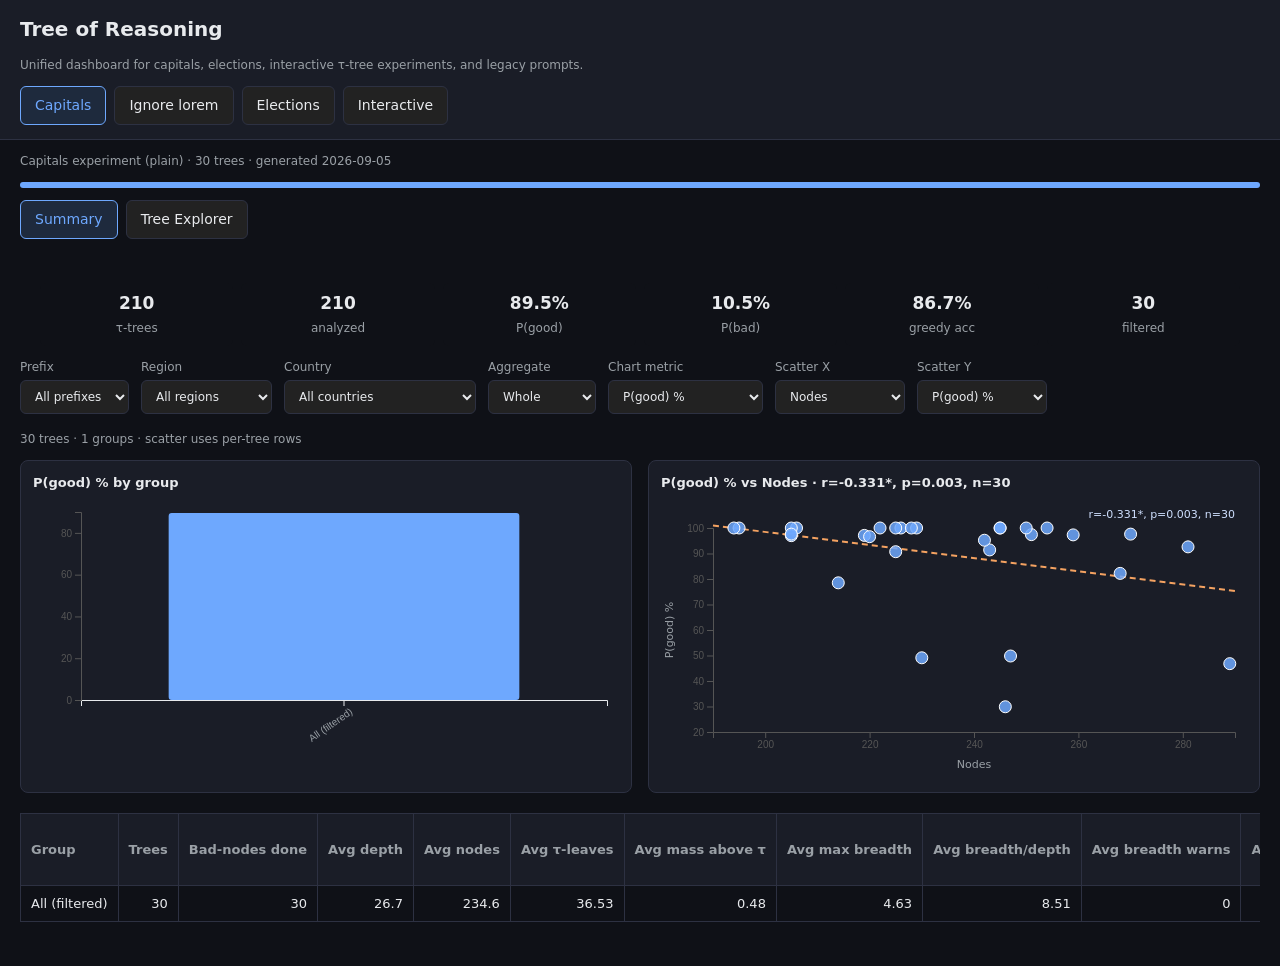
==== index.html @ d37f2b4f "chore: deploy GitHub Pages site" ====
<!DOCTYPE html>
<html lang="en">
<head>
<meta charset="utf-8" />
<meta name="viewport" content="width=device-width, initial-scale=1" />
<title>Tree of Reasoning — Dashboards</title>
<script src="assets/vendor/d3.min.js"></script>
<link rel="stylesheet" href="assets/site.css" />
</head>
<body>
<header>
  <h1>Tree of Reasoning</h1>
  <p class="muted">Unified dashboard for capitals, elections, interactive τ-tree experiments, and legacy prompts.</p>
  <div class="top-tabs">
    <button type="button" class="top-tab-btn active" data-experiment="capitals">Capitals</button>
    <button type="button" class="top-tab-btn" data-experiment="ignoreLorem">Ignore lorem</button>
    <button type="button" class="top-tab-btn" data-experiment="elections">Elections</button>
    <button type="button" class="top-tab-btn" data-experiment="interactive">Interactive</button>
  </div>
</header>

<!-- Capitals -->
<section id="capitalsPanel" class="experiment-panel active">
  <p class="muted" id="capitalsSource" style="padding:0 20px">Loading…</p>
  <div class="progress-bar"><div class="progress-fill" id="capitalsProgressFill" style="width:0%"></div></div>
  <div class="tabs" style="padding:0 20px">
    <button type="button" class="tab-btn active" data-tab="summary">Summary</button>
    <button type="button" class="tab-btn" data-tab="trees">Tree Explorer</button>
  </div>
  <div id="capitalsPanel_summaryPanel" class="panel active">
    <div class="summary-wrap">
      <div class="stat-grid" id="capitalsGlobalStats"></div>
      <div class="summary-controls">
        <label>Prefix <select id="capitalsPrefixFilter"><option value="">All</option></select></label>
        <label>Region <select id="capitalsRegionFilter"><option value="">All</option></select></label>
        <label>Country <select id="capitalsCountryFilter"><option value="">All</option></select></label>
        <label>Aggregate <select id="capitalsAggSelect">
          <option value="whole">Whole</option>
          <option value="by_region">By region</option>
          <option value="by_country">By country</option>
          <option value="by_prefix_length">By prefix</option>
        </select></label>
        <label>Chart metric <select id="capitalsMetricSelect"></select></label>
        <label>Scatter X <select id="capitalsScatterX"></select></label>
        <label>Scatter Y <select id="capitalsScatterY"></select></label>
      </div>
      <p class="muted filter-hint" id="capitalsFilterHint"></p>
      <div class="chart-row">
        <div class="chart-card"><h3 id="capitalsBarChartTitle">Bar chart</h3><svg id="capitalsBarChart" class="chart"></svg></div>
        <div class="chart-card"><h3 id="capitalsScatterChartTitle">Scatter</h3><svg id="capitalsScatterChart" class="chart"></svg></div>
      </div>
      <div class="summary-table-wrap"><table class="summary" id="capitalsSummaryTable"><thead></thead><tbody></tbody></table></div>
    </div>
  </div>
  <div id="capitalsPanel_treesPanel" class="panel">
    <div class="controls">
      <label>Tree <select id="capitalsRunSelect"></select></label>
      <label>Min edge prob <select id="capitalsProbFilter">
        <option value="0">0</option><option value="0.01" selected>0.01 (τ)</option>
      </select></label>
      <label><input type="checkbox" id="capitalsShowBad" checked /> Bad nodes</label>
      <label><input type="checkbox" id="capitalsShowGood" checked /> Good nodes</label>
      <label><input type="checkbox" id="capitalsHighlightBadOnly" /> Dim non-bad subtrees</label>
      <button type="button" id="capitalsFitBtn">Fit</button>
      <button type="button" id="capitalsResetBtn">Reset zoom</button>
    </div>
    <div class="bad-filter" id="capitalsBadFilter">
      <span class="muted">Count as bad:</span>
      <label><input type="checkbox" id="badFilter_wrong_city" checked /> wrong city</label>
      <label><input type="checkbox" id="badFilter_empty" checked /> no answer</label>
      <label><input type="checkbox" id="badFilter_incomplete" checked /> incomplete</label>
      <label><input type="checkbox" id="badFilter_lorem_drift" checked /> lorem drift</label>
    </div>
    <div class="legend">
      <span><i style="background:var(--bad-node)"></i> 100% bad</span>
      <span><i style="background:var(--mostly-bad)"></i> &gt;75% bad</span>
      <span><i style="background:var(--good-node)"></i> 100% good</span>
      <span><i style="background:var(--internal)"></i> mixed</span>
      <span><i style="background:var(--expanded)"></i> expanded</span>
    </div>
    <div class="layout">
      <div class="graph-wrap"><svg id="capitalsGraph" class="tree-graph-svg"></svg><div id="capitalsTooltip" class="tree-tooltip"></div></div>
      <aside class="sidebar">
        <div class="card"><h3>Run</h3><div id="capitalsRunMeta" class="muted">—</div></div>
        <div class="stat-grid" id="capitalsRunStats"></div>
        <h3 style="font-size:14px;margin:0 0 8px">Nodes by error rate</h3>
        <div id="capitalsBadNodeList" class="muted">Load a tree.</div>
        <h3 style="font-size:14px;margin:12px 0 8px">Selected node</h3>
        <div id="capitalsDetail"><p class="muted">Click a node.</p></div>
      </aside>
    </div>
  </div>
</section>

<!-- Ignore lorem (legacy capitals prompts) -->
<section id="ignoreLoremPanel" class="experiment-panel">
  <p class="muted" id="ignoreLoremSource" style="padding:0 20px">Loading…</p>
  <div class="progress-bar"><div class="progress-fill" id="ignoreLoremProgressFill" style="width:0%"></div></div>
  <div class="tabs" style="padding:0 20px">
    <button type="button" class="tab-btn active" data-tab="summary">Summary</button>
    <button type="button" class="tab-btn" data-tab="trees">Tree Explorer</button>
  </div>
  <div id="ignoreLoremPanel_summaryPanel" class="panel active">
    <div class="summary-wrap">
      <div class="stat-grid" id="ignoreLoremGlobalStats"></div>
      <div class="summary-controls">
        <label>Prefix <select id="ignoreLoremPrefixFilter"><option value="">All</option></select></label>
        <label>Region <select id="ignoreLoremRegionFilter"><option value="">All</option></select></label>
        <label>Country <select id="ignoreLoremCountryFilter"><option value="">All</option></select></label>
        <label>Aggregate <select id="ignoreLoremAggSelect">
          <option value="whole">Whole</option>
          <option value="by_region">By region</option>
          <option value="by_country">By country</option>
          <option value="by_prefix_length">By prefix</option>
        </select></label>
        <label>Chart metric <select id="ignoreLoremMetricSelect"></select></label>
        <label>Scatter X <select id="ignoreLoremScatterX"></select></label>
        <label>Scatter Y <select id="ignoreLoremScatterY"></select></label>
      </div>
      <p class="muted filter-hint" id="ignoreLoremFilterHint"></p>
      <div class="chart-row">
        <div class="chart-card"><h3 id="ignoreLoremBarChartTitle">Bar chart</h3><svg id="ignoreLoremBarChart" class="chart"></svg></div>
        <div class="chart-card"><h3 id="ignoreLoremScatterChartTitle">Scatter</h3><svg id="ignoreLoremScatterChart" class="chart"></svg></div>
      </div>
      <div class="summary-table-wrap"><table class="summary" id="ignoreLoremSummaryTable"><thead></thead><tbody></tbody></table></div>
    </div>
  </div>
  <div id="ignoreLoremPanel_treesPanel" class="panel">
    <div class="controls">
      <label>Tree <select id="ignoreLoremRunSelect"></select></label>
      <label>Min edge prob <select id="ignoreLoremProbFilter">
        <option value="0">0</option><option value="0.01" selected>0.01 (τ)</option>
      </select></label>
      <label><input type="checkbox" id="ignoreLoremShowBad" checked /> Bad nodes</label>
      <label><input type="checkbox" id="ignoreLoremShowGood" checked /> Good nodes</label>
      <label><input type="checkbox" id="ignoreLoremHighlightBadOnly" /> Dim non-bad subtrees</label>
      <button type="button" id="ignoreLoremFitBtn">Fit</button>
      <button type="button" id="ignoreLoremResetBtn">Reset zoom</button>
    </div>
    <div class="bad-filter" id="ignoreLoremBadFilter">
      <span class="muted">Count as bad:</span>
      <label><input type="checkbox" id="badFilter_wrong_city" checked /> wrong city</label>
      <label><input type="checkbox" id="badFilter_empty" checked /> no answer</label>
      <label><input type="checkbox" id="badFilter_incomplete" checked /> incomplete</label>
      <label><input type="checkbox" id="badFilter_lorem_reasoning" checked /> mention lorem in reasoning</label>
      <label><input type="checkbox" id="badFilter_lorem_answer" checked /> mention lorem in answer</label>
    </div>
    <div class="legend">
      <span><i style="background:var(--bad-node)"></i> 100% bad</span>
      <span><i style="background:var(--mostly-bad)"></i> &gt;75% bad</span>
      <span><i style="background:var(--good-node)"></i> 100% good</span>
      <span><i style="background:var(--internal)"></i> mixed</span>
      <span><i style="background:var(--expanded)"></i> expanded</span>
    </div>
    <div class="layout">
      <div class="graph-wrap"><svg id="ignoreLoremGraph" class="tree-graph-svg"></svg><div id="ignoreLoremTooltip" class="tree-tooltip"></div></div>
      <aside class="sidebar">
        <div class="card"><h3>Run</h3><div id="ignoreLoremRunMeta" class="muted">—</div></div>
        <div class="stat-grid" id="ignoreLoremRunStats"></div>
        <h3 style="font-size:14px;margin:0 0 8px">Nodes by error rate</h3>
        <div id="ignoreLoremBadNodeList" class="muted">Load a tree.</div>
        <h3 style="font-size:14px;margin:12px 0 8px">Selected node</h3>
        <div id="ignoreLoremDetail"><p class="muted">Click a node.</p></div>
      </aside>
    </div>
  </div>
</section>

<!-- Elections -->
<section id="electionsPanel" class="experiment-panel">
  <p class="muted" id="electionsSource" style="padding:0 20px">Loading…</p>
  <div class="tabs" style="padding:0 20px">
    <button type="button" class="tab-btn active" data-tab="summary">Summary</button>
    <button type="button" class="tab-btn" data-tab="trees">Tree Explorer</button>
  </div>
  <div id="electionsPanel_summaryPanel" class="panel active">
    <div class="summary-wrap">
      <div class="stat-grid" id="electionsGlobalStats"></div>
      <div class="summary-controls">
        <label>Correct if <select id="electionsCorrectnessMode"></select></label>
        <label>Prefix <select id="electionsPrefixFilter"><option value="">All</option></select></label>
        <label>Aggregate <select id="electionsAggSelect">
          <option value="whole">Whole</option>
          <option value="by_model">By model</option>
          <option value="by_instruction_variant">By prompt</option>
        </select></label>
        <label>Chart metric <select id="electionsMetricSelect"></select></label>
      </div>
      <p class="muted filter-hint" id="electionsFilterHint"></p>
      <div class="chart-row">
        <div class="chart-card"><h3 id="electionsBarChartTitle">Summary metric</h3><svg id="electionsBarChart" class="chart"></svg></div>
        <div class="chart-card"><h3 id="electionsCandidateChartTitle" data-default-title="Candidate mention mass">Candidate mention mass</h3><svg id="electionsCandidateChart" class="chart"></svg></div>
      </div>
      <div class="summary-table-wrap"><table class="summary" id="electionsSummaryTable"><thead></thead><tbody></tbody></table></div>
    </div>
  </div>
  <div id="electionsPanel_treesPanel" class="panel">
    <div class="controls">
      <label>Tree <select id="electionsRunSelect"></select></label>
      <label>Correct if <select id="electionsTreeCorrectnessMode"></select></label>
      <label>Min edge prob <select id="electionsProbFilter">
        <option value="0">0</option><option value="0.01" selected>0.01 (τ)</option>
      </select></label>
      <button type="button" id="electionsFitBtn">Fit</button>
      <button type="button" id="electionsResetBtn">Reset zoom</button>
    </div>
    <div class="legend" id="electionsLegend"></div>
    <div class="layout">
      <div class="graph-wrap"><svg id="electionsGraph" class="tree-graph-svg"></svg><div id="electionsTooltip" class="tree-tooltip"></div></div>
      <aside class="sidebar">
        <div class="card"><h3>Run</h3><div id="electionsRunMeta" class="muted">—</div></div>
        <div class="chart-card"><h3 id="electionsRunCandidateChartTitle" data-default-title="Per-candidate P(mention)">Per-candidate P(mention)</h3><svg id="electionsRunCandidateChart" class="chart"></svg></div>
        <div class="stat-grid" id="electionsRunStats"></div>
        <h3 style="font-size:14px;margin:0 0 8px">Selected node</h3>
        <div id="electionsDetail"><p class="muted">Click a node.</p></div>
      </aside>
    </div>
  </div>
</section>

<!-- Interactive -->
<section id="interactivePanel" class="experiment-panel">
  <div style="padding:0 20px">
    <p class="muted" id="interactiveSource">Loading…</p>
    <div class="view-only-banner" style="display:none">
      <strong>View only.</strong> Tree generation, saving, and rescoring require running
      <code>serve_dashboard.py</code> locally with a GPU.
    </div>
    <p class="tau-slow-warning" id="interactiveTauWarning" hidden>
      <strong>Large trees.</strong> τ below 0.01 can have thousands of nodes and may take 30+ seconds
      to download and render in Tree Explorer.
    </p>
    <div class="generate-panel">
      <div>
        <label>Prompt <textarea id="interactivePrompt" placeholder="What is the capital of Brazil?"></textarea></label>
        <div class="generate-row">
          <label>Expected answers <input id="interactiveExpected" type="text" placeholder="Brasília, Brasilia" /></label>
          <label>Model <select id="interactiveModel"></select></label>
          <label>τ <select id="interactiveTau"></select></label>
        </div>
        <p class="muted" id="interactiveStatus"></p>
      </div>
      <div>
        <button type="button" id="interactiveGenerateBtn" style="margin-bottom:8px">Generate tree</button>
        <button type="button" id="interactiveSaveBtn">Save tree</button>
      </div>
    </div>
  </div>
  <div class="tabs" style="padding:0 20px">
    <button type="button" class="tab-btn active" data-tab="summary">Summary</button>
    <button type="button" class="tab-btn" data-tab="trees">Tree Explorer</button>
  </div>
  <div id="interactivePanel_summaryPanel" class="panel active">
    <div class="summary-wrap">
      <div class="stat-grid" id="interactiveGlobalStats"></div>
      <div class="summary-controls">
        <label>Model <select id="interactiveModelFilter"><option value="">All</option></select></label>
        <label>Summary τ <select id="interactiveTauFilter"></select></label>
        <label>Chart metric <select id="interactiveMetricSelect"></select></label>
        <label>Scatter X <select id="interactiveScatterX"></select></label>
        <label>Scatter Y <select id="interactiveScatterY"></select></label>
      </div>
      <p class="muted filter-hint" id="interactiveFilterHint"></p>
      <div class="chart-row">
        <div class="chart-card"><h3 id="interactiveBarChartTitle">Bar chart</h3><svg id="interactiveBarChart" class="chart"></svg></div>
        <div class="chart-card"><h3 id="interactiveScatterChartTitle">Scatter</h3><svg id="interactiveScatterChart" class="chart"></svg></div>
      </div>
      <div class="summary-table-wrap"><table class="summary" id="interactiveSummaryTable"><thead></thead><tbody></tbody></table></div>
    </div>
  </div>
  <div id="interactivePanel_treesPanel" class="panel">
    <div class="controls">
      <label>Tree <select id="interactiveRunSelect"></select></label>
      <label>Min edge prob <select id="interactiveProbFilter">
        <option value="0">0 (show all)</option>
      </select></label>
      <label><input type="checkbox" id="interactiveShowBad" checked /> Bad nodes</label>
      <label><input type="checkbox" id="interactiveShowGood" checked /> Good nodes</label>
      <label><input type="checkbox" id="interactiveDimOther" /> Dim other nodes</label>
      <button type="button" id="interactiveFitBtn">Fit</button>
      <button type="button" id="interactiveResetBtn">Reset zoom</button>
    </div>
    <div class="legend" id="interactiveLegend"></div>
    <div class="layout">
      <div class="graph-wrap"><svg id="interactiveGraph" class="tree-graph-svg"></svg><div id="interactiveTooltip" class="tree-tooltip"></div></div>
      <aside class="sidebar">
        <div class="card"><h3>Run</h3><div id="interactiveRunMeta" class="muted">—</div></div>
        <h3 style="font-size:14px;margin:0 0 8px">Selected node</h3>
        <div id="interactiveDetail"><p class="muted">Click a node.</p></div>
      </aside>
    </div>
  </div>
</section>

<script src="assets/site.js"></script>
<script src="assets/motif-columns.js"></script>
<script src="assets/summary-aggregate.js"></script>
<script src="assets/summary-charts.js"></script>
<script src="assets/elections-correctness.js"></script>
<script src="assets/detail-panel.js"></script>
<script src="assets/tree-graph.js"></script>
<script src="assets/summary-panel.js"></script>
<script src="assets/adapters/capitals.js"></script>
<script src="assets/adapters/elections.js"></script>
<script src="assets/adapters/interactive.js"></script>
</body>
</html>
---- assets/site.css ----
:root {
  color-scheme: dark;
  --bg: #0f1117;
  --panel: #1a1d27;
  --text: #e8eaed;
  --muted: #9aa0a6;
  --border: #2d3142;
  --accent: #6ea8fe;
  --bad: #e57373;
  --bad-node: #c62828;
  --mostly-bad: #f4a261;
  --good: #7dcea0;
  --good-node: #2e7d32;
  --ditched: #5c6370;
  --expanded: #ff9800;
  --internal: #3d4459;
  --leaf: #888;
  --warn-bg: #2a2414;
  --warn-border: #5c4a1a;
  --warn-text: #f0d78c;
}
* { box-sizing: border-box; }
body { margin: 0; font: 14px/1.5 ui-sans-serif, system-ui, sans-serif; background: var(--bg); color: var(--text); }
header { padding: 14px 20px; border-bottom: 1px solid var(--border); background: var(--panel); }
h1 { margin: 0 0 4px; font-size: 20px; }
.muted { color: var(--muted); font-size: 12px; }
.error { color: var(--bad); }
.top-tabs { display: flex; gap: 8px; margin-top: 12px; flex-wrap: wrap; }
.top-tab-btn, .tab-btn {
  background: #222; color: var(--text); border: 1px solid var(--border);
  border-radius: 6px; padding: 8px 14px; cursor: pointer;
}
.top-tab-btn.active, .tab-btn.active { border-color: var(--accent); background: #1e2a3d; color: var(--accent); }
.experiment-panel { display: none; }
.experiment-panel.active { display: block; }
.view-only-banner {
  margin-top: 12px; padding: 10px 14px; border: 1px solid var(--warn-border);
  background: var(--warn-bg); color: var(--warn-text); border-radius: 8px; font-size: 13px;
}
.tau-slow-warning {
  margin: 8px 20px 0; padding: 10px 14px; border: 1px solid var(--warn-border);
  background: var(--warn-bg); color: var(--warn-text); border-radius: 8px; font-size: 13px;
}
.panel { display: none; }
.panel.active { display: block; }
.tabs { display: flex; gap: 8px; margin: 12px 0; flex-wrap: wrap; }
.layout { display: grid; grid-template-columns: 1fr minmax(320px, 420px); height: calc(100vh - 280px); min-height: 420px; }
.graph-wrap { position: relative; overflow: hidden; border-right: 1px solid var(--border); border-top: 1px solid var(--border); }
.tree-graph-svg { width: 100%; height: 100%; display: block; cursor: grab; }
.tree-graph-svg:active { cursor: grabbing; }
#graph { width: 100%; height: 100%; cursor: grab; }
#graph:active { cursor: grabbing; }
.sidebar { overflow-y: auto; padding: 14px; background: var(--panel); border-top: 1px solid var(--border); }
.controls { display: flex; flex-wrap: wrap; gap: 12px; align-items: end; padding: 12px 20px; border-bottom: 1px solid var(--border); }
label { display: grid; gap: 4px; font-size: 12px; color: var(--muted); }
select, button, input, textarea {
  background: #222; color: var(--text); border: 1px solid var(--border);
  border-radius: 6px; padding: 8px 10px; font: inherit;
}
textarea { min-height: 72px; resize: vertical; width: 100%; }
button { cursor: pointer; }
button:hover { border-color: var(--accent); }
button:disabled { opacity: 0.5; cursor: not-allowed; }
.card { background: #12151c; border: 1px solid var(--border); border-radius: 8px; padding: 12px; margin-bottom: 12px; }
.card h3 { margin: 0 0 8px; font-size: 13px; }
.pill { display: inline-block; padding: 2px 8px; border-radius: 999px; font-size: 11px; margin-right: 4px; }
.pill.yes { background: #16361f; color: var(--good); }
.pill.no { background: #3a1717; color: var(--bad); }
.pill.bad-node { background: #4a1515; color: #ff8a80; }
.pill.mostly-bad { background: #4a3510; color: var(--mostly-bad); }
.pill.good-node { background: #16361f; color: var(--good-node); }
.pill.ditched { background: #2a2d36; color: var(--muted); }
.legend { display: flex; flex-wrap: wrap; gap: 10px; margin-top: 8px; padding: 0 20px 8px; }
.legend span { display: inline-flex; align-items: center; gap: 6px; font-size: 11px; color: var(--muted); }
.legend i { width: 10px; height: 10px; border-radius: 50%; display: inline-block; }
.tree-tooltip, #tooltip {
  position: fixed; pointer-events: none; z-index: 100;
  background: #1e2230; border: 1px solid var(--border); border-radius: 8px;
  padding: 10px 12px; font-size: 12px; max-width: 380px; display: none;
  box-shadow: 0 8px 24px rgba(0,0,0,.45);
}
.tree-tooltip .tok, #tooltip .tok { font-family: ui-monospace, monospace; font-size: 13px; margin-bottom: 4px; }
.chart-row { display: grid; grid-template-columns: 1fr 1fr; gap: 16px; margin-bottom: 20px; }
.chart-card { background: var(--panel); border: 1px solid var(--border); border-radius: 8px; padding: 12px; }
.chart-card h3 { margin: 0 0 8px; font-size: 13px; }
.chart { width: 100%; height: 280px; display: block; }
.progress-bar { height: 6px; background: #222; border-radius: 3px; margin: 8px 20px 0; overflow: hidden; }
.progress-fill { height: 100%; background: var(--accent); transition: width 0.3s; }
.bad-filter { display: flex; flex-wrap: wrap; gap: 10px; align-items: center; padding: 8px 20px; font-size: 12px; }
.bad-filter label { display: inline-flex; align-items: center; gap: 6px; color: var(--muted); }
.preset-btn { background: #222; color: var(--muted); border: 1px solid var(--border); border-radius: 6px; padding: 4px 8px; font-size: 11px; cursor: pointer; }
.leaf-card { border-left: 4px solid var(--leaf); margin-bottom: 8px; }
.leaf-card.correct { border-left-color: var(--good); }
.leaf-card.incorrect { border-left-color: var(--bad); }
.leaf-card.neutral { border-left-color: var(--ditched); }
.node-card { border-left: 4px solid var(--bad-node); cursor: pointer; margin-bottom: 8px; }
.node-card.mostly-bad { border-left-color: var(--mostly-bad); }
.node-card.exclusively-good { border-left-color: var(--good-node); }
.answer { font-size: 13px; line-height: 1.45; word-break: break-word; }
.reasoning-block { font-family: ui-monospace, monospace; font-size: 11px; white-space: pre-wrap; margin-top: 8px; color: var(--muted); max-height: 200px; overflow: auto; }
.reasoning-block-full { max-height: min(60vh, 480px); }
.reasoning-label { font-size: 11px; text-transform: uppercase; letter-spacing: 0.04em; color: var(--muted); margin: 10px 0 4px; }
.mono { font-family: ui-monospace, monospace; }
table.summary th.highlight, table.summary td.highlight { background: #151b28; color: #cfe0ff; }
@media (max-width: 1100px) { .chart-row { grid-template-columns: 1fr; } }
.summary-wrap { padding: 20px; max-width: 1400px; margin: 0 auto; }
.summary-controls { display: flex; flex-wrap: wrap; gap: 12px; align-items: end; margin-bottom: 16px; }
.summary-table-wrap { overflow-x: auto; margin-bottom: 24px; }
table.summary { width: max-content; min-width: 100%; border-collapse: collapse; font-size: 13px; }
table.summary th, table.summary td { border: 1px solid var(--border); padding: 8px 10px; text-align: right; white-space: nowrap; }
table.summary th { background: var(--panel); color: var(--muted); cursor: pointer; }
table.summary th.motif-group-header { cursor: default; color: var(--text); font-size: 12px; letter-spacing: 0.02em; }
table.summary th.frozen, table.summary td.frozen {
  position: sticky;
  background: var(--panel);
}
table.summary td.frozen { background: var(--bg); }
table.summary th.frozen { z-index: 4; }
table.summary td.frozen { z-index: 2; }
table.summary th.frozen-last, table.summary td.frozen-last {
  box-shadow: 4px 0 8px -4px rgba(0, 0, 0, 0.45);
}
table.summary th.highlight.frozen, table.summary td.highlight.frozen { background: #151b28; }
table.summary tr:hover td.frozen { background: #151922; }
table.summary tr:hover td.highlight.frozen { background: #1a2233; }
table.summary tr.clickable { cursor: pointer; }
table.summary tr:hover td { background: #151922; }
.stat-grid { display: grid; grid-template-columns: repeat(auto-fit, minmax(120px, 1fr)); gap: 8px; margin: 12px 20px; }
.stat { background: #0f1117; border-radius: 6px; padding: 8px; text-align: center; }
.stat strong { display: block; font-size: 17px; }
.generate-panel {
  display: grid; grid-template-columns: 1fr auto; gap: 12px; margin-top: 12px;
  padding-top: 12px; border-top: 1px solid var(--border);
}
.generate-row { display: flex; flex-wrap: wrap; gap: 12px; align-items: end; }
.tutorial-steps { margin: 8px 0 0; padding-left: 18px; color: var(--muted); font-size: 12px; }
@media (max-width: 1100px) {
  .layout { grid-template-columns: 1fr; height: auto; min-height: 70vh; }
  .generate-panel { grid-template-columns: 1fr; }
}
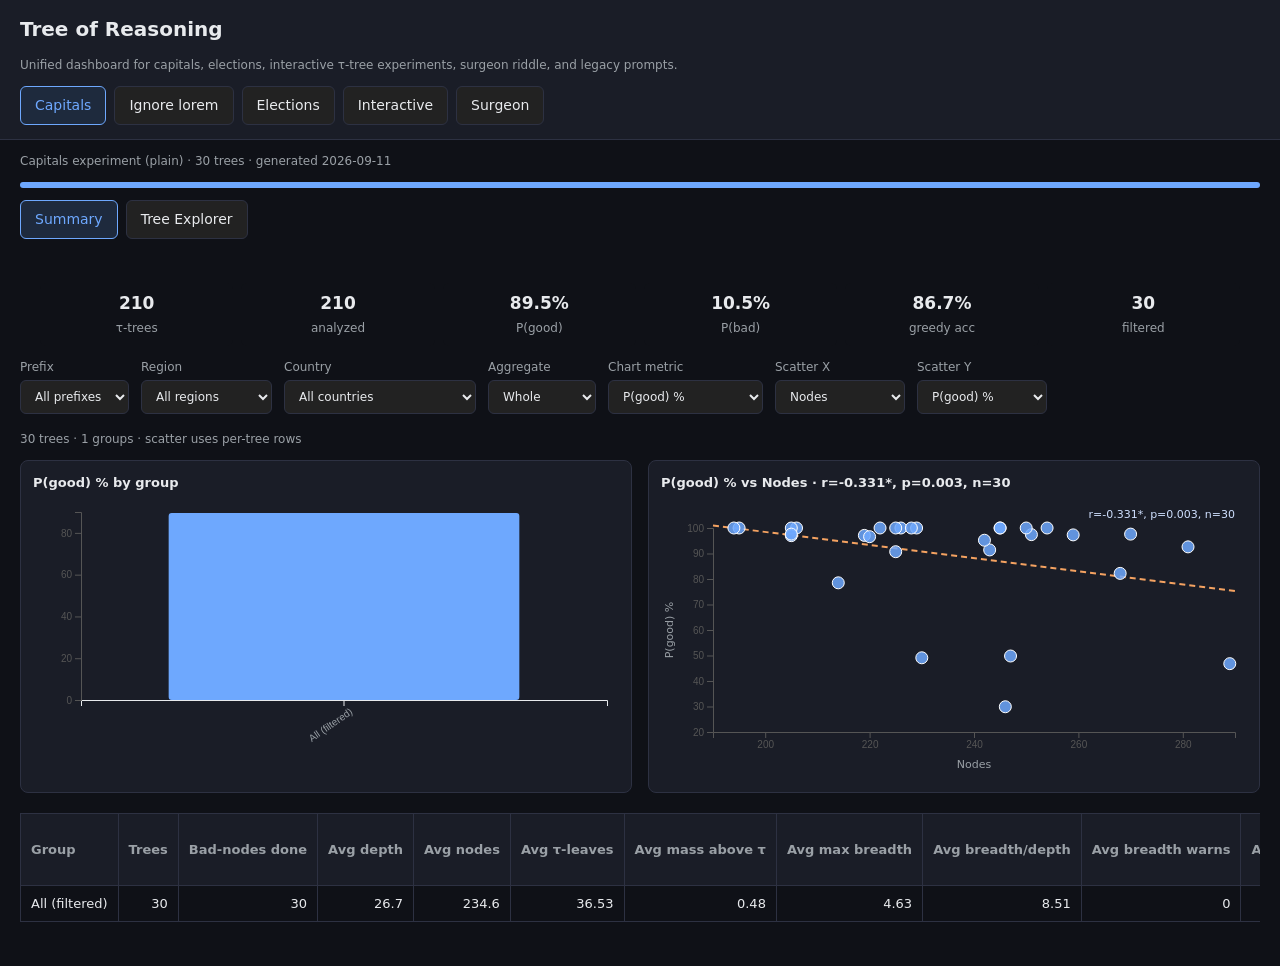
==== commit 1365f671: "chore: deploy GitHub Pages site" ====
--- a/index.html
+++ b/index.html
@@ -10,12 +10,13 @@
 <body>
 <header>
   <h1>Tree of Reasoning</h1>
-  <p class="muted">Unified dashboard for capitals, elections, interactive τ-tree experiments, and legacy prompts.</p>
+  <p class="muted">Unified dashboard for capitals, elections, interactive τ-tree experiments, surgeon riddle, and legacy prompts.</p>
   <div class="top-tabs">
     <button type="button" class="top-tab-btn active" data-experiment="capitals">Capitals</button>
     <button type="button" class="top-tab-btn" data-experiment="ignoreLorem">Ignore lorem</button>
     <button type="button" class="top-tab-btn" data-experiment="elections">Elections</button>
     <button type="button" class="top-tab-btn" data-experiment="interactive">Interactive</button>
+    <button type="button" class="top-tab-btn" data-experiment="surgeon">Surgeon</button>
   </div>
 </header>
 
@@ -292,6 +293,139 @@
   </div>
 </section>
 
+<!-- Surgeon riddle -->
+<section id="surgeonPanel" class="experiment-panel">
+  <p class="muted" id="surgeonSource" style="padding:0 20px">Loading…</p>
+  <p class="muted snapshot-banner" id="surgeonSnapshotBanner" hidden style="padding:0 20px;margin-top:8px"></p>
+  <div class="progress-bar"><div class="progress-fill" id="surgeonProgressFill" style="width:0%"></div></div>
+  <div class="tabs" style="padding:0 20px">
+    <button type="button" class="tab-btn active" data-tab="summary">Summary</button>
+    <button type="button" class="tab-btn" data-tab="trees">Tree Explorer</button>
+    <button type="button" class="tab-btn" data-tab="sequences">15-token sequences</button>
+    <button type="button" class="tab-btn" data-tab="extended">Extended reasoning</button>
+  </div>
+  <div id="surgeonPanel_summaryPanel" class="panel active">
+    <div class="summary-wrap">
+      <div class="stat-grid" id="surgeonGlobalStats"></div>
+      <div class="summary-controls">
+        <label>Model <select id="surgeonModelFilter"><option value="">All</option></select></label>
+        <label>Prefix <select id="surgeonPrefixFilter"><option value="">All</option></select></label>
+        <label>Aggregate <select id="surgeonAggSelect">
+          <option value="whole">Whole</option>
+          <option value="by_country">By model</option>
+          <option value="by_prefix_length">By prefix</option>
+        </select></label>
+        <label>Chart metric <select id="surgeonMetricSelect"></select></label>
+      </div>
+      <p class="muted filter-hint" id="surgeonFilterHint"></p>
+      <div class="chart-row">
+        <div class="chart-card"><h3 id="surgeonBarChartTitle">Metric by group</h3><svg id="surgeonBarChart" class="chart"></svg></div>
+      </div>
+      <div class="summary-table-wrap"><table class="summary" id="surgeonSummaryTable"><thead></thead><tbody></tbody></table></div>
+    </div>
+  </div>
+  <div id="surgeonPanel_treesPanel" class="panel">
+    <div class="controls">
+      <label>Tree <select id="surgeonRunSelect"></select></label>
+      <label>Min edge prob <select id="surgeonProbFilter">
+        <option value="0">0</option><option value="0.01" selected>0.01 (τ snapshot)</option>
+      </select></label>
+      <label><input type="checkbox" id="surgeonShowBad" checked /> Bad nodes</label>
+      <label><input type="checkbox" id="surgeonShowGood" checked /> Good nodes</label>
+      <label><input type="checkbox" id="surgeonHighlightBadOnly" /> Dim non-bad subtrees</label>
+      <button type="button" id="surgeonFitBtn">Fit</button>
+      <button type="button" id="surgeonResetBtn">Reset zoom</button>
+    </div>
+    <div class="bad-filter" id="surgeonBadFilter">
+      <span class="muted">Count as bad:</span>
+      <label><input type="checkbox" id="badFilter_wrong_city" checked /> wrong answer</label>
+      <label><input type="checkbox" id="badFilter_empty" checked /> no answer</label>
+      <label><input type="checkbox" id="badFilter_incomplete" checked /> incomplete</label>
+      <label><input type="checkbox" id="badFilter_lorem_drift" checked /> lorem drift</label>
+    </div>
+    <div class="legend">
+      <span><i style="background:var(--bad-node)"></i> 100% bad</span>
+      <span><i style="background:var(--mostly-bad)"></i> &gt;75% bad</span>
+      <span><i style="background:var(--good-node)"></i> 100% good</span>
+      <span><i style="background:var(--internal)"></i> mixed</span>
+      <span><i style="background:var(--expanded)"></i> expanded</span>
+    </div>
+    <div class="layout">
+      <div class="graph-wrap"><svg id="surgeonGraph" class="tree-graph-svg"></svg><div id="surgeonTooltip" class="tree-tooltip"></div></div>
+      <aside class="sidebar">
+        <div class="card"><h3>Run</h3><div id="surgeonRunMeta" class="muted">—</div></div>
+        <div class="stat-grid" id="surgeonRunStats"></div>
+        <h3 style="font-size:14px;margin:0 0 8px">Nodes by error rate</h3>
+        <div id="surgeonBadNodeList" class="muted">Load a tree.</div>
+        <h3 style="font-size:14px;margin:12px 0 8px">Selected node</h3>
+        <div id="surgeonDetail"><p class="muted">Click a node.</p></div>
+      </aside>
+    </div>
+  </div>
+  <div id="surgeonPanel_sequencesPanel" class="panel">
+    <div class="summary-wrap sequences-wrap">
+      <p class="muted">Last <strong>15 tokens</strong> on paths ending at colored nodes. Shared sequences appear under multiple colors; unique sequences appear under one color only.</p>
+      <div class="summary-controls">
+        <label>Model <select id="surgeonSeqModel"></select></label>
+        <label>View <select id="surgeonSeqView">
+          <option value="by_color">Top per color</option>
+          <option value="compare" selected>Shared vs unique</option>
+        </select></label>
+        <label>Show <select id="surgeonSeqShareFilter">
+          <option value="all">All stored</option>
+          <option value="unique">Unique to one color</option>
+          <option value="shared">Shared by 2+ colors</option>
+        </select></label>
+        <label>Search <input id="surgeonSeqSearch" type="search" placeholder="filter sequence text..." style="min-width:220px" /></label>
+        <label class="toolbar"><input type="checkbox" id="surgeonSeqMaskPrompt" checked /> Replace prompt text with (prompt)</label>
+        <label>Values <select id="surgeonSeqValueMode">
+          <option value="count">Absolute counts</option>
+          <option value="prevalence">Prevalence % of leaves</option>
+        </select></label>
+        <div>
+          <div class="muted" style="margin-bottom:4px">Colors — uncheck to hide sequences that appear there</div>
+          <div id="surgeonSeqColorFilter" class="seq-color-filter"></div>
+        </div>
+      </div>
+      <div class="stat-grid" id="surgeonSeqStats"></div>
+      <div id="surgeonSeqByColor" class="seq-columns" hidden></div>
+      <div id="surgeonSeqCompare" class="compare-wrap"></div>
+      <div id="surgeonSeqDetail" class="card seq-detail" hidden></div>
+    </div>
+  </div>
+  <div id="surgeonPanel_extendedPanel" class="panel">
+    <div class="summary-wrap sequences-wrap">
+      <p class="muted">15-token windows in each leaf’s full chain of thought (tree path plus greedy completion). Prevalence is the share of leaves whose full reasoning contains the string.</p>
+      <div class="summary-controls">
+        <label>Model <select id="surgeonExtModel"></select></label>
+        <label>View <select id="surgeonExtView">
+          <option value="by_color">Top per color</option>
+          <option value="compare" selected>Shared vs unique</option>
+        </select></label>
+        <label>Show <select id="surgeonExtShareFilter">
+          <option value="all">All stored</option>
+          <option value="unique">Unique to one color</option>
+          <option value="shared">Shared by 2+ colors</option>
+        </select></label>
+        <label>Search <input id="surgeonExtSearch" type="search" placeholder="filter sequence text..." style="min-width:220px" /></label>
+        <label class="toolbar"><input type="checkbox" id="surgeonExtMaskPrompt" checked /> Replace prompt text with (prompt)</label>
+        <label>Values <select id="surgeonExtValueMode">
+          <option value="count">Absolute counts</option>
+          <option value="prevalence">Prevalence % of leaves</option>
+        </select></label>
+        <div>
+          <div class="muted" style="margin-bottom:4px">Colors — uncheck to hide sequences that appear there</div>
+          <div id="surgeonExtColorFilter" class="seq-color-filter"></div>
+        </div>
+      </div>
+      <div class="stat-grid" id="surgeonExtStats"></div>
+      <div id="surgeonExtByColor" class="seq-columns" hidden></div>
+      <div id="surgeonExtCompare" class="compare-wrap"></div>
+      <div id="surgeonExtDetail" class="card seq-detail" hidden></div>
+    </div>
+  </div>
+</section>
+
 <script src="assets/site.js"></script>
 <script src="assets/motif-columns.js"></script>
 <script src="assets/summary-aggregate.js"></script>
@@ -303,5 +437,7 @@
 <script src="assets/adapters/capitals.js"></script>
 <script src="assets/adapters/elections.js"></script>
 <script src="assets/adapters/interactive.js"></script>
+<script src="assets/color-sequences.js"></script>
+<script src="assets/adapters/surgeon.js"></script>
 </body>
 </html>
--- a/assets/site.css
+++ b/assets/site.css
@@ -134,7 +134,75 @@
 }
 .generate-row { display: flex; flex-wrap: wrap; gap: 12px; align-items: end; }
 .tutorial-steps { margin: 8px 0 0; padding-left: 18px; color: var(--muted); font-size: 12px; }
+.snapshot-banner {
+  padding: 10px 14px; border: 1px solid var(--warn-border);
+  background: var(--warn-bg); color: var(--warn-text); border-radius: 8px; font-size: 13px;
+}
+.seq-color-filter {
+  display: flex; flex-wrap: wrap; gap: 10px; align-items: center;
+  padding: 8px 10px; font-size: 12px;
+  border: 1px solid var(--border); border-radius: 6px; background: #12151c;
+}
+.seq-color-filter label { display: inline-flex; align-items: center; gap: 6px; cursor: pointer; }
+.sequences-wrap { max-width: 1760px; }
+.seq-columns {
+  display: grid;
+  grid-template-columns: repeat(5, minmax(210px, 1fr));
+  gap: 12px;
+  align-items: start;
+}
+.seq-col {
+  background: var(--panel);
+  border: 1px solid var(--border);
+  border-radius: 8px;
+  padding: 10px;
+  min-width: 0;
+}
+.seq-col h3 { margin: 0 0 4px; font-size: 13px; }
+.seq-col .muted { margin-bottom: 8px; }
+.seq-item {
+  background: #12151c;
+  border: 1px solid var(--border);
+  border-radius: 6px;
+  padding: 8px;
+  margin-bottom: 8px;
+  cursor: pointer;
+}
+.seq-item:hover { border-color: var(--accent); }
+.seq-item.selected { border-color: var(--accent); background: #1e2a3d; }
+.seq-item-head {
+  display: flex; justify-content: space-between; gap: 8px;
+  font-size: 11px; color: var(--muted); margin-bottom: 4px;
+}
+.seq-text {
+  font: 12px/1.4 ui-monospace, SFMono-Regular, Menlo, Consolas, monospace;
+  white-space: pre-wrap;
+  word-break: break-word;
+}
+.seq-prompt-token { color: var(--muted); font-style: italic; }
+.seq-tokens { display: flex; flex-wrap: wrap; gap: 3px; margin-top: 6px; }
+.seq-tok {
+  background: #0f1117;
+  border: 1px solid var(--border);
+  border-radius: 4px;
+  padding: 1px 5px;
+  font: 11px/1.35 ui-monospace, SFMono-Regular, Menlo, Consolas, monospace;
+}
+.seq-also { margin-top: 6px; display: flex; flex-wrap: wrap; gap: 4px; }
+.seq-detail { margin-top: 16px; }
+.seq-bars { display: grid; gap: 6px; margin-top: 10px; }
+.seq-bar-row { display: grid; grid-template-columns: 92px 1fr 52px; gap: 8px; align-items: center; font-size: 12px; }
+.seq-bar-track { height: 8px; background: #222; border-radius: 4px; overflow: hidden; }
+.seq-bar-fill { height: 100%; }
+.compare-wrap { overflow-x: auto; margin-top: 12px; }
+table.summary td.seq-cell {
+  font: 12px/1.4 ui-monospace, SFMono-Regular, Menlo, Consolas, monospace;
+  text-align: left; max-width: 520px; word-break: break-word;
+}
+tr.seq-row { cursor: pointer; }
+tr.seq-row.selected td { outline: 1px solid var(--accent); }
 @media (max-width: 1100px) {
   .layout { grid-template-columns: 1fr; height: auto; min-height: 70vh; }
   .generate-panel { grid-template-columns: 1fr; }
-}
+  .seq-columns { grid-template-columns: 1fr; }
+}
